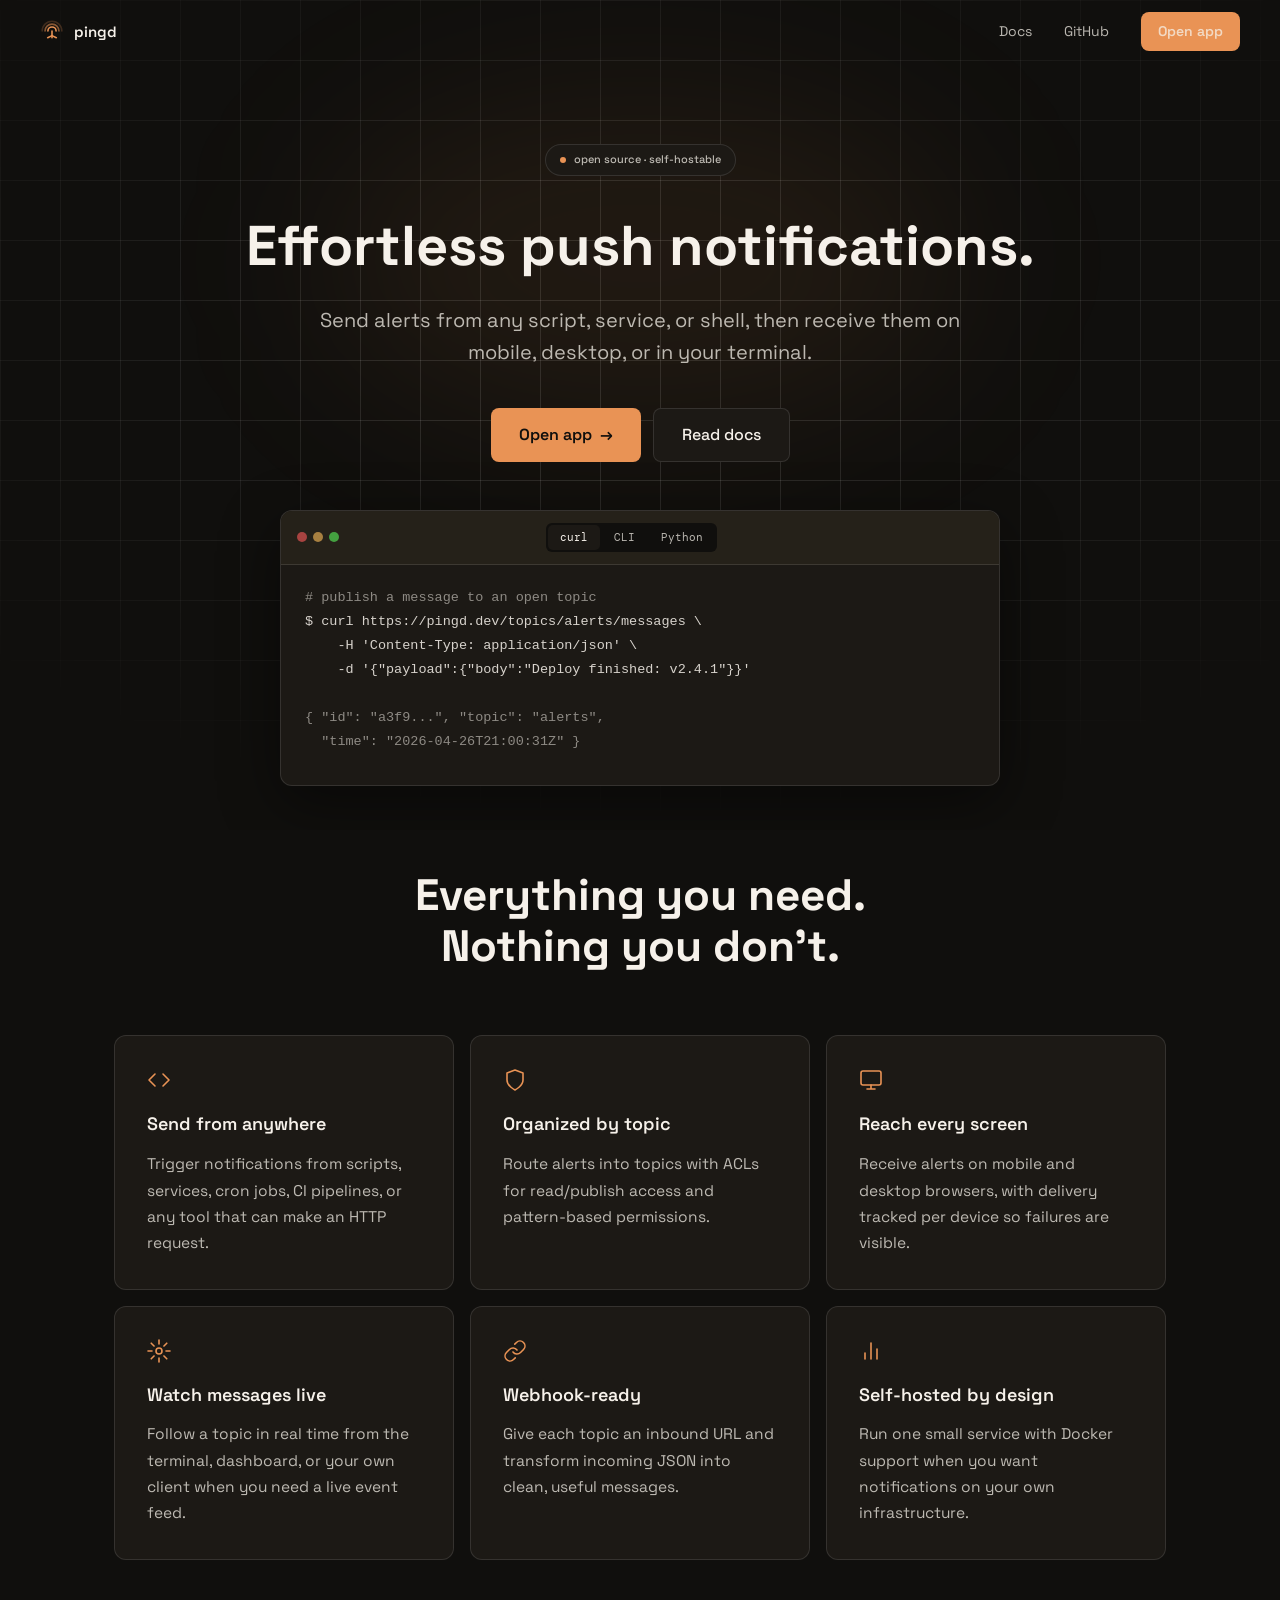
==== index.html @ b25a3104 "Add landing page" ====
<!DOCTYPE html>
<html lang="en">
<head>
<meta charset="UTF-8">
<meta name="viewport" content="width=device-width, initial-scale=1.0">
<title>Pingd — Self-hosted notification relay</title>
<meta name="description" content="Self-hosted push notifications for topics, devices, and lightweight operational messaging. APNS, Web Push, SSE, and a PWA dashboard out of the box.">
<meta name="theme-color" content="#110f0d">
<link rel="icon" href="favicon.svg" type="image/svg+xml">
<link rel="preconnect" href="https://fonts.googleapis.com">
<link rel="preconnect" href="https://fonts.gstatic.com" crossorigin>
<link href="https://fonts.googleapis.com/css2?family=DM+Mono:wght@400&family=Space+Grotesk:wght@400;500;600;700&display=swap" rel="stylesheet">
<link rel="stylesheet" href="styles.css">
</head>
<body>

<nav id="nav" aria-label="Primary">
  <a class="brand" href="#top">
    <svg class="mark" width="24" height="24" viewBox="0 0 24 24" aria-hidden="true">
      <use href="#tower-mark"/>
    </svg>
    <span class="brand-name">pingd</span>
  </a>
  <div class="nav-links">
    <a href="https://pingd.dev/docs" target="_blank" rel="noopener" data-goatcounter-click="/docs" data-goatcounter-title="Docs nav link">Docs</a>
    <a href="https://github.com/saeid/pingd" target="_blank" rel="noopener" data-goatcounter-click="/github" data-goatcounter-title="GitHub nav link">GitHub</a>
    <a class="btn btn-primary btn-sm" href="coming-soon.html" data-goatcounter-click="/open-app" data-goatcounter-title="Open app nav button">Open app</a>
  </div>
</nav>

<main id="top">

  <section class="hero">
    <div class="hero-grid" aria-hidden="true"></div>
    <div class="hero-glow" aria-hidden="true"></div>

    <div class="reveal">
      <div class="badge">
        <span class="badge-dot"></span>
        <span>open source · self-hostable</span>
      </div>
    </div>

    <h1 class="reveal" style="--reveal-delay: 80ms">
      Effortless push notifications.
    </h1>

    <p class="hero-sub reveal" style="--reveal-delay: 160ms">
      Send alerts from any script, service, or shell, then receive them on mobile,
      desktop, or in your terminal.
    </p>

    <div class="hero-ctas reveal" style="--reveal-delay: 220ms">
      <a class="btn btn-primary" href="coming-soon.html" data-goatcounter-click="/open-app" data-goatcounter-title="Open app hero button">Open app <span aria-hidden="true">→</span></a>
      <a class="btn btn-ghost" href="https://pingd.dev/docs" target="_blank" rel="noopener" data-goatcounter-click="/docs" data-goatcounter-title="Docs hero button">Read docs</a>
    </div>

    <div class="terminal-wrap reveal" style="--reveal-delay: 300ms">
      <div class="terminal" role="region" aria-label="Code examples">
        <div class="terminal-bar">
          <div class="terminal-dots" aria-hidden="true">
            <span></span><span></span><span></span>
          </div>
          <div class="terminal-tabs" role="tablist" aria-label="Code example language">
            <button role="tab" id="tab-curl" aria-controls="panel-curl" aria-selected="true" tabindex="0" data-tab="curl">curl</button>
            <button role="tab" id="tab-cli" aria-controls="panel-cli" aria-selected="false" tabindex="-1" data-tab="cli">CLI</button>
            <button role="tab" id="tab-python" aria-controls="panel-python" aria-selected="false" tabindex="-1" data-tab="python">Python</button>
          </div>
          <div class="terminal-spacer"></div>
        </div>

        <div class="terminal-body">
          <pre class="snippet" data-snippet="curl" id="panel-curl" role="tabpanel" aria-labelledby="tab-curl"><code><span class="t-dim"># publish a message to an open topic</span>
<span class="t-cmd">$ curl https://pingd.dev/topics/alerts/messages \
    -H 'Content-Type: application/json' \
    -d '{"payload":{"body":"Deploy finished: v2.4.1"}}'</span>

<span class="t-out">{ "id": "a3f9...", "topic": "alerts",</span>
<span class="t-out">  "time": "2026-04-26T21:00:31Z" }</span></code></pre>

          <pre class="snippet" data-snippet="cli" id="panel-cli" role="tabpanel" aria-labelledby="tab-cli" hidden><code><span class="t-dim"># publish a message</span>
<span class="t-cmd">$ pingd-cli messages publish --topic alerts --body "Deploy finished: v2.4.1"</span>

<span class="t-dim"># watch a topic live over SSE</span>
<span class="t-cmd">$ pingd-cli messages watch --topic alerts</span>
<span class="t-accent">• [21:00:31]  Deploy finished: v2.4.1</span></code></pre>

          <pre class="snippet" data-snippet="python" id="panel-python" role="tabpanel" aria-labelledby="tab-python" hidden><code><span class="t-kw">import</span> requests

requests.post(
    <span class="t-str">"https://pingd.dev/topics/alerts/messages"</span>,
    json={<span class="t-str">"payload"</span>: {<span class="t-str">"body"</span>: <span class="t-str">"Deploy finished: v2.4.1"</span>}},
)</code></pre>
        </div>
      </div>
    </div>
  </section>

  <section id="features" class="features">
    <div class="section-head reveal">
      <h2>Everything you need.<br>Nothing you don't.</h2>
    </div>

    <div class="feature-grid">
      <article class="feature-card reveal">
        <div class="feature-icon" aria-hidden="true">
          <svg viewBox="0 0 24 24" fill="none" stroke="currentColor" stroke-width="1.6" stroke-linecap="round" stroke-linejoin="round">
            <polyline points="16 18 22 12 16 6"/><polyline points="8 6 2 12 8 18"/>
          </svg>
        </div>
        <h3>Send from anywhere</h3>
        <p>Trigger notifications from scripts, services, cron jobs, CI pipelines, or any tool that can make an HTTP request.</p>
      </article>

      <article class="feature-card reveal" style="--reveal-delay: 60ms">
        <div class="feature-icon" aria-hidden="true">
          <svg viewBox="0 0 24 24" fill="none" stroke="currentColor" stroke-width="1.6" stroke-linecap="round" stroke-linejoin="round">
            <path d="M12 22s8-4 8-10V5l-8-3-8 3v7c0 6 8 10 8 10z"/>
          </svg>
        </div>
        <h3>Organized by topic</h3>
        <p>Route alerts into topics with ACLs for read/publish access and pattern-based permissions.</p>
      </article>

      <article class="feature-card reveal" style="--reveal-delay: 120ms">
        <div class="feature-icon" aria-hidden="true">
          <svg viewBox="0 0 24 24" fill="none" stroke="currentColor" stroke-width="1.6" stroke-linecap="round" stroke-linejoin="round">
            <rect x="2" y="3" width="20" height="14" rx="2"/><path d="M8 21h8M12 17v4"/>
          </svg>
        </div>
        <h3>Reach every screen</h3>
        <p>Receive alerts on mobile and desktop browsers, with delivery tracked per device so failures are visible.</p>
      </article>

      <article class="feature-card reveal" style="--reveal-delay: 180ms">
        <div class="feature-icon" aria-hidden="true">
          <svg viewBox="0 0 24 24" fill="none" stroke="currentColor" stroke-width="1.6" stroke-linecap="round" stroke-linejoin="round">
            <circle cx="12" cy="12" r="3"/><path d="M12 1v4M12 19v4M4.22 4.22l2.83 2.83M16.95 16.95l2.83 2.83M1 12h4M19 12h4M4.22 19.78l2.83-2.83M16.95 7.05l2.83-2.83"/>
          </svg>
        </div>
        <h3>Watch messages live</h3>
        <p>Follow a topic in real time from the terminal, dashboard, or your own client when you need a live event feed.</p>
      </article>

      <article class="feature-card reveal" style="--reveal-delay: 240ms">
        <div class="feature-icon" aria-hidden="true">
          <svg viewBox="0 0 24 24" fill="none" stroke="currentColor" stroke-width="1.6" stroke-linecap="round" stroke-linejoin="round">
            <path d="M10 13a5 5 0 0 0 7.54.54l3-3a5 5 0 0 0-7.07-7.07L11.75 5.17"/>
            <path d="M14 11a5 5 0 0 0-7.54-.54l-3 3a5 5 0 0 0 7.07 7.07l1.71-1.71"/>
          </svg>
        </div>
        <h3>Webhook-ready</h3>
        <p>Give each topic an inbound URL and transform incoming JSON into clean, useful messages.</p>
      </article>

      <article class="feature-card reveal" style="--reveal-delay: 300ms">
        <div class="feature-icon" aria-hidden="true">
          <svg viewBox="0 0 24 24" fill="none" stroke="currentColor" stroke-width="1.6" stroke-linecap="round" stroke-linejoin="round">
            <path d="M18 20V10"/><path d="M12 20V4"/><path d="M6 20v-6"/>
          </svg>
        </div>
        <h3>Self-hosted by design</h3>
        <p>Run one small service with Docker support when you want notifications on your own infrastructure.</p>
      </article>
    </div>
  </section>

</main>

<svg width="0" height="0" style="position:absolute" aria-hidden="true">
  <defs>
    <symbol id="tower-mark" viewBox="0 0 24 24">
      <g fill="none" stroke="currentColor" stroke-width="1.6" stroke-linecap="round">
        <path d="M2.16 11.04 A9.84 9.84 0 0 1 21.84 11.04" opacity="0.22"/>
        <path d="M5.04 11.04 A6.96 6.96 0 0 1 18.96 11.04" opacity="0.55"/>
        <path d="M7.92 11.04 A4.08 4.08 0 0 1 16.08 11.04"/>
        <line x1="12" y1="11.04" x2="12" y2="17.76"/>
        <line x1="12" y1="15.6"  x2="7.68" y2="17.76"/>
        <line x1="12" y1="15.6"  x2="16.32" y2="17.76"/>
      </g>
    </symbol>
  </defs>
</svg>

<script src="app.js" defer></script>
<script data-goatcounter="https://pingd.goatcounter.com/count" async src="https://gc.zgo.at/count.js"></script>
</body>
</html>
---- styles.css ----
:root {
    --bg: #100f0d;
    --surface: #1c1915;
    --surface-2: #252119;
    --border: rgba(255, 255, 255, 0.11);
    --border-strong: rgba(255, 255, 255, 0.18);
    --text: #f6f1ea;
    --text-muted: rgba(246, 241, 234, 0.74);
    --text-dim: rgba(246, 241, 234, 0.52);
    --accent: #d39866;
    --accent-soft: rgba(211, 152, 102, 0.18);
    --accent-strong: #e0a874;
    --accent-glow: rgba(211, 152, 102, 0.08);
    --shadow: 0 18px 60px rgba(0, 0, 0, 0.45);
    --radius: 12px;
    --radius-sm: 8px;
    --radius-xs: 6px;
    --font-sans: "Space Grotesk", system-ui, -apple-system, sans-serif;
    --font-mono: "DM Mono", ui-monospace, "SF Mono", monospace;
    --nav-height: 64px;
    --content-max: 1100px;
}

@supports (color: oklch(0% 0 0)) {
    :root {
        --accent: oklch(74% 0.13 55);
        --accent-soft: oklch(74% 0.13 55 / 0.18);
        --accent-strong: oklch(79% 0.13 55);
        --accent-glow: oklch(74% 0.13 55 / 0.08);
    }
}

* {
    box-sizing: border-box;
    margin: 0;
    padding: 0;
}

html {
    scroll-behavior: smooth;
}

body {
    background: var(--bg);
    color: var(--text);
    font-family: var(--font-sans);
    font-weight: 400;
    line-height: 1.6;
    -webkit-font-smoothing: antialiased;
    -moz-osx-font-smoothing: grayscale;
    min-height: 100vh;
}

a { color: inherit; text-decoration: none; }
button { font: inherit; border: 0; background: none; color: inherit; cursor: pointer; }
img, svg { display: block; max-width: 100%; }

::selection {
    background: var(--accent-soft);
    color: var(--text);
}

:focus-visible {
    outline: 3px solid var(--accent);
    outline-offset: 4px;
    border-radius: inherit;
}

/* Reveal on scroll */
.reveal {
    opacity: 0;
    transform: translateY(24px);
    transition: opacity 0.7s ease, transform 0.7s ease;
    transition-delay: var(--reveal-delay, 0ms);
}

.reveal.visible {
    opacity: 1;
    transform: translateY(0);
}

@media (prefers-reduced-motion: reduce) {
    html { scroll-behavior: auto; }
    .reveal { opacity: 1; transform: none; transition: none; }
}

/* Nav */
#nav {
    position: fixed;
    top: 0;
    left: 0;
    right: 0;
    z-index: 100;
    height: var(--nav-height);
    padding: 0 40px;
    display: flex;
    align-items: center;
    justify-content: space-between;
    background: transparent;
    border-bottom: 1px solid transparent;
    transition: background 0.3s ease, border-color 0.3s ease, backdrop-filter 0.3s ease;
}

#nav.scrolled {
    background: rgba(17, 15, 13, 0.85);
    backdrop-filter: blur(12px);
    -webkit-backdrop-filter: blur(12px);
    border-bottom-color: var(--border);
}

.brand {
    display: inline-flex;
    align-items: center;
    gap: 10px;
}

.brand .mark { color: var(--accent); }

.brand-name {
    font-family: var(--font-sans);
    font-size: 15px;
    font-weight: 600;
    color: var(--text);
}

.nav-links {
    display: flex;
    align-items: center;
    gap: 32px;
}

.nav-links a {
    font-size: 14px;
    color: var(--text-muted);
    transition: color 0.2s ease;
}

.nav-links a:hover { color: var(--text); }

.nav-links .btn-sm {
    padding: 8px 17px;
    font-size: 14px;
}

/* Buttons */
.btn {
    display: inline-flex;
    align-items: center;
    justify-content: center;
    gap: 8px;
    font-family: var(--font-sans);
    font-weight: 600;
    font-size: 16px;
    border-radius: var(--radius-sm);
    padding: 13px 28px;
    transition: opacity 0.2s ease, transform 0.15s ease, color 0.2s ease, border-color 0.2s ease, background 0.2s ease;
    white-space: nowrap;
}

.btn-primary {
    background: var(--accent);
    color: var(--bg);
}

.btn-primary:hover {
    background: var(--accent-strong);
    transform: translateY(-1px);
}

.btn-ghost {
    background: var(--surface);
    color: var(--text);
    border: 1px solid var(--border);
    font-weight: 500;
}

.btn-ghost:hover {
    color: var(--text);
    border-color: var(--border-strong);
    transform: translateY(-1px);
}

/* Hero */
.hero {
    position: relative;
    padding: calc(var(--nav-height) + 80px) 24px 44px;
    display: flex;
    flex-direction: column;
    align-items: center;
    justify-content: center;
    text-align: center;
    overflow: hidden;
}

.hero-grid {
    position: absolute;
    inset: 0;
    pointer-events: none;
    background-image:
        linear-gradient(var(--border) 1px, transparent 1px),
        linear-gradient(90deg, var(--border) 1px, transparent 1px);
    background-size: 60px 60px;
    mask-image: radial-gradient(ellipse 70% 60% at 50% 40%, black 30%, transparent 100%);
    -webkit-mask-image: radial-gradient(ellipse 70% 60% at 50% 40%, black 30%, transparent 100%);
}

.hero-glow {
    position: absolute;
    top: 12%;
    left: 50%;
    width: 640px;
    height: 320px;
    transform: translateX(-50%);
    border-radius: 50%;
    background: var(--accent-glow);
    filter: blur(90px);
    pointer-events: none;
}

.badge {
    position: relative;
    display: inline-flex;
    align-items: center;
    gap: 8px;
    padding: 6px 14px;
    margin-bottom: 40px;
    border: 1px solid var(--border);
    border-radius: 100px;
    background: var(--surface);
    font-family: var(--font-sans);
    font-weight: 500;
    font-size: 11px;
    color: var(--text-muted);
    letter-spacing: 0;
}

.badge-dot {
    width: 6px;
    height: 6px;
    border-radius: 50%;
    background: var(--accent);
}

.hero h1 {
    position: relative;
    font-family: var(--font-sans);
    font-weight: 700;
    font-size: 56px;
    line-height: 1.08;
    letter-spacing: 0;
    color: var(--text);
    max-width: 1100px;
    margin-bottom: 28px;
}

.hero-sub {
    position: relative;
    font-weight: 400;
    font-size: 20px;
    line-height: 1.6;
    color: var(--text-muted);
    max-width: 650px;
    margin-bottom: 40px;
}

.hero-ctas {
    position: relative;
    display: flex;
    gap: 12px;
    flex-wrap: wrap;
    justify-content: center;
    margin-bottom: 48px;
}

/* Terminal */
.terminal-wrap {
    position: relative;
    width: 100%;
    max-width: 720px;
    margin: 0 auto;
}

.terminal {
    background: var(--surface);
    border: 1px solid var(--border);
    border-radius: var(--radius);
    overflow: hidden;
    box-shadow: var(--shadow);
}

.terminal-bar {
    display: flex;
    align-items: center;
    justify-content: space-between;
    padding: 12px 16px;
    background: var(--surface-2);
    border-bottom: 1px solid var(--border);
}

.terminal-dots {
    display: flex;
    gap: 6px;
}

.terminal-dots span {
    width: 10px;
    height: 10px;
    border-radius: 50%;
    opacity: 0.7;
}

.terminal-dots span:nth-child(1) { background: #e05252; }
.terminal-dots span:nth-child(2) { background: #e0a952; }
.terminal-dots span:nth-child(3) { background: #52d652; }

.terminal-tabs {
    display: flex;
    gap: 2px;
    padding: 2px;
    background: var(--bg);
    border-radius: var(--radius-xs);
}

.terminal-tabs button {
    font-family: var(--font-mono);
    font-size: 11px;
    padding: 4px 12px;
    border-radius: 5px;
    color: var(--text-muted);
    transition: background 0.15s ease, color 0.15s ease;
}

.terminal-tabs button[aria-selected="true"] {
    background: var(--surface);
    color: var(--text);
}

.terminal-spacer { width: 60px; }

.terminal-body {
    padding: 20px 24px;
    min-height: 220px;
    text-align: left;
    overflow-x: auto;
}

.snippet {
    font-family: var(--font-mono);
    font-size: 13.5px;
    line-height: 23px;
    white-space: pre;
    color: var(--text-muted);
}

.snippet .t-dim    { color: var(--text-dim); }
.snippet .t-cmd    { color: rgba(246, 241, 234, 0.86); }
.snippet .t-out    { color: var(--text-dim); }
.snippet .t-accent { color: var(--accent-strong); }
.snippet .t-kw     { color: var(--accent-strong); }
.snippet .t-str    { color: #d4be94; color: oklch(78% 0.08 80); }

/* Section heads */
.section-head {
    text-align: center;
    margin-bottom: 64px;
}

.section-head h2 {
    font-family: var(--font-sans);
    font-weight: 700;
    font-size: 44px;
    line-height: 1.15;
    letter-spacing: 0;
    color: var(--text);
}

/* Features */
.features {
    max-width: var(--content-max);
    margin: 0 auto;
    padding: 40px 24px 100px;
}

.feature-grid {
    display: grid;
    grid-template-columns: repeat(auto-fill, minmax(300px, 1fr));
    gap: 16px;
}

.feature-card {
    background: var(--surface);
    border: 1px solid var(--border);
    border-radius: var(--radius);
    padding: 32px;
    transition: background 0.2s ease, border-color 0.2s ease, transform 0.2s ease;
}

.feature-card:hover {
    background: var(--surface-2);
    border-color: var(--border-strong);
    transform: translateY(-2px);
}

.feature-icon {
    color: var(--accent);
    margin-bottom: 18px;
}

.feature-icon svg {
    width: 24px;
    height: 24px;
}

.feature-card h3 {
    font-family: var(--font-sans);
    font-weight: 600;
    font-size: 18px;
    color: var(--text);
    margin-bottom: 12px;
}

.feature-card p {
    font-weight: 400;
    font-size: 15.5px;
    line-height: 1.7;
    color: var(--text-muted);
}

/* Responsive */
@media (max-width: 860px) {
    #nav { padding: 0 20px; }
    .nav-links { gap: 18px; }
    .hero { padding: calc(var(--nav-height) + 56px) 20px 36px; }
    .hero h1 { font-size: 46px; }
    .hero-sub { font-size: 18px; }
    .section-head h2 { font-size: 36px; }
    .features { padding: 32px 20px 80px; }
}

@media (max-width: 480px) {
    .nav-links a[href="https://github.com/saeid/pingd"] { display: none; }
    .terminal-body { padding: 16px; }
    .snippet { font-size: 12px; line-height: 20px; }
    .btn { padding: 12px 22px; font-size: 14px; }
    .hero h1 { font-size: 38px; }
    .hero-sub { font-size: 17px; }
    .section-head { margin-bottom: 40px; }
    .section-head h2 { font-size: 31px; }
    .feature-card { padding: 26px; }
    .feature-card p { font-size: 15px; }
}
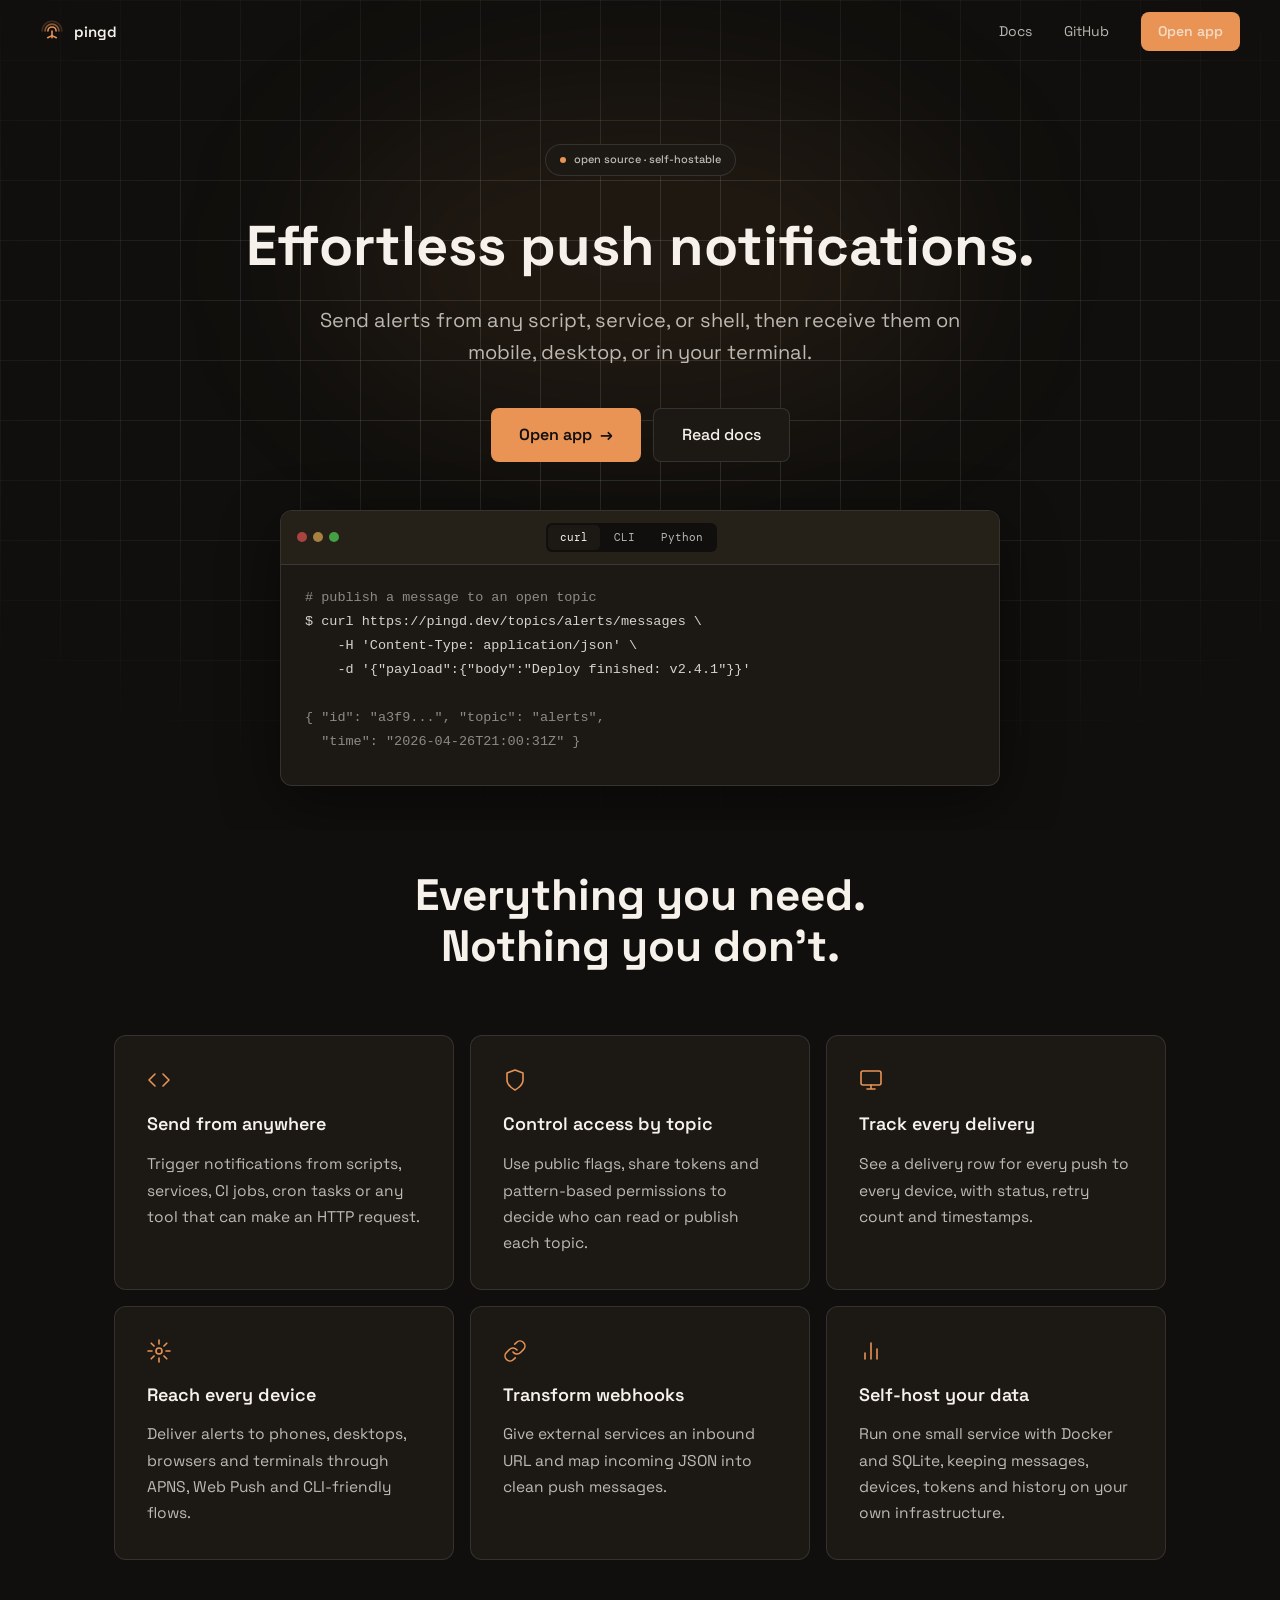
==== commit 8a6b04b2: "Update features list, update docs path" ====
--- a/index.html
+++ b/index.html
@@ -22,7 +22,7 @@
     <span class="brand-name">pingd</span>
   </a>
   <div class="nav-links">
-    <a href="https://pingd.dev/docs" target="_blank" rel="noopener" data-goatcounter-click="/docs" data-goatcounter-title="Docs nav link">Docs</a>
+    <a href="https://docs.pingd.dev" target="_blank" rel="noopener" data-goatcounter-click="/docs" data-goatcounter-title="Docs nav link">Docs</a>
     <a href="https://github.com/saeid/pingd" target="_blank" rel="noopener" data-goatcounter-click="/github" data-goatcounter-title="GitHub nav link">GitHub</a>
     <a class="btn btn-primary btn-sm" href="coming-soon.html" data-goatcounter-click="/open-app" data-goatcounter-title="Open app nav button">Open app</a>
   </div>
@@ -52,7 +52,7 @@
 
     <div class="hero-ctas reveal" style="--reveal-delay: 220ms">
       <a class="btn btn-primary" href="coming-soon.html" data-goatcounter-click="/open-app" data-goatcounter-title="Open app hero button">Open app <span aria-hidden="true">→</span></a>
-      <a class="btn btn-ghost" href="https://pingd.dev/docs" target="_blank" rel="noopener" data-goatcounter-click="/docs" data-goatcounter-title="Docs hero button">Read docs</a>
+      <a class="btn btn-ghost" href="https://docs.pingd.dev" target="_blank" rel="noopener" data-goatcounter-click="/docs" data-goatcounter-title="Docs hero button">Read docs</a>
     </div>
 
     <div class="terminal-wrap reveal" style="--reveal-delay: 300ms">
@@ -109,7 +109,7 @@
           </svg>
         </div>
         <h3>Send from anywhere</h3>
-        <p>Trigger notifications from scripts, services, cron jobs, CI pipelines, or any tool that can make an HTTP request.</p>
+        <p>Trigger notifications from scripts, services, CI jobs, cron tasks or any tool that can make an HTTP request.</p>
       </article>
 
       <article class="feature-card reveal" style="--reveal-delay: 60ms">
@@ -118,8 +118,8 @@
             <path d="M12 22s8-4 8-10V5l-8-3-8 3v7c0 6 8 10 8 10z"/>
           </svg>
         </div>
-        <h3>Organized by topic</h3>
-        <p>Route alerts into topics with ACLs for read/publish access and pattern-based permissions.</p>
+        <h3>Control access by topic</h3>
+        <p>Use public flags, share tokens and pattern-based permissions to decide who can read or publish each topic.</p>
       </article>
 
       <article class="feature-card reveal" style="--reveal-delay: 120ms">
@@ -128,8 +128,8 @@
             <rect x="2" y="3" width="20" height="14" rx="2"/><path d="M8 21h8M12 17v4"/>
           </svg>
         </div>
-        <h3>Reach every screen</h3>
-        <p>Receive alerts on mobile and desktop browsers, with delivery tracked per device so failures are visible.</p>
+        <h3>Track every delivery</h3>
+        <p>See a delivery row for every push to every device, with status, retry count and timestamps.</p>
       </article>
 
       <article class="feature-card reveal" style="--reveal-delay: 180ms">
@@ -138,8 +138,8 @@
             <circle cx="12" cy="12" r="3"/><path d="M12 1v4M12 19v4M4.22 4.22l2.83 2.83M16.95 16.95l2.83 2.83M1 12h4M19 12h4M4.22 19.78l2.83-2.83M16.95 7.05l2.83-2.83"/>
           </svg>
         </div>
-        <h3>Watch messages live</h3>
-        <p>Follow a topic in real time from the terminal, dashboard, or your own client when you need a live event feed.</p>
+        <h3>Reach every device</h3>
+        <p>Deliver alerts to phones, desktops, browsers and terminals through APNS, Web Push and CLI-friendly flows.</p>
       </article>
 
       <article class="feature-card reveal" style="--reveal-delay: 240ms">
@@ -149,8 +149,8 @@
             <path d="M14 11a5 5 0 0 0-7.54-.54l-3 3a5 5 0 0 0 7.07 7.07l1.71-1.71"/>
           </svg>
         </div>
-        <h3>Webhook-ready</h3>
-        <p>Give each topic an inbound URL and transform incoming JSON into clean, useful messages.</p>
+        <h3>Transform webhooks</h3>
+        <p>Give external services an inbound URL and map incoming JSON into clean push messages.</p>
       </article>
 
       <article class="feature-card reveal" style="--reveal-delay: 300ms">
@@ -159,8 +159,8 @@
             <path d="M18 20V10"/><path d="M12 20V4"/><path d="M6 20v-6"/>
           </svg>
         </div>
-        <h3>Self-hosted by design</h3>
-        <p>Run one small service with Docker support when you want notifications on your own infrastructure.</p>
+        <h3>Self-host your data</h3>
+        <p>Run one small service with Docker and SQLite, keeping messages, devices, tokens and history on your own infrastructure.</p>
       </article>
     </div>
   </section>
